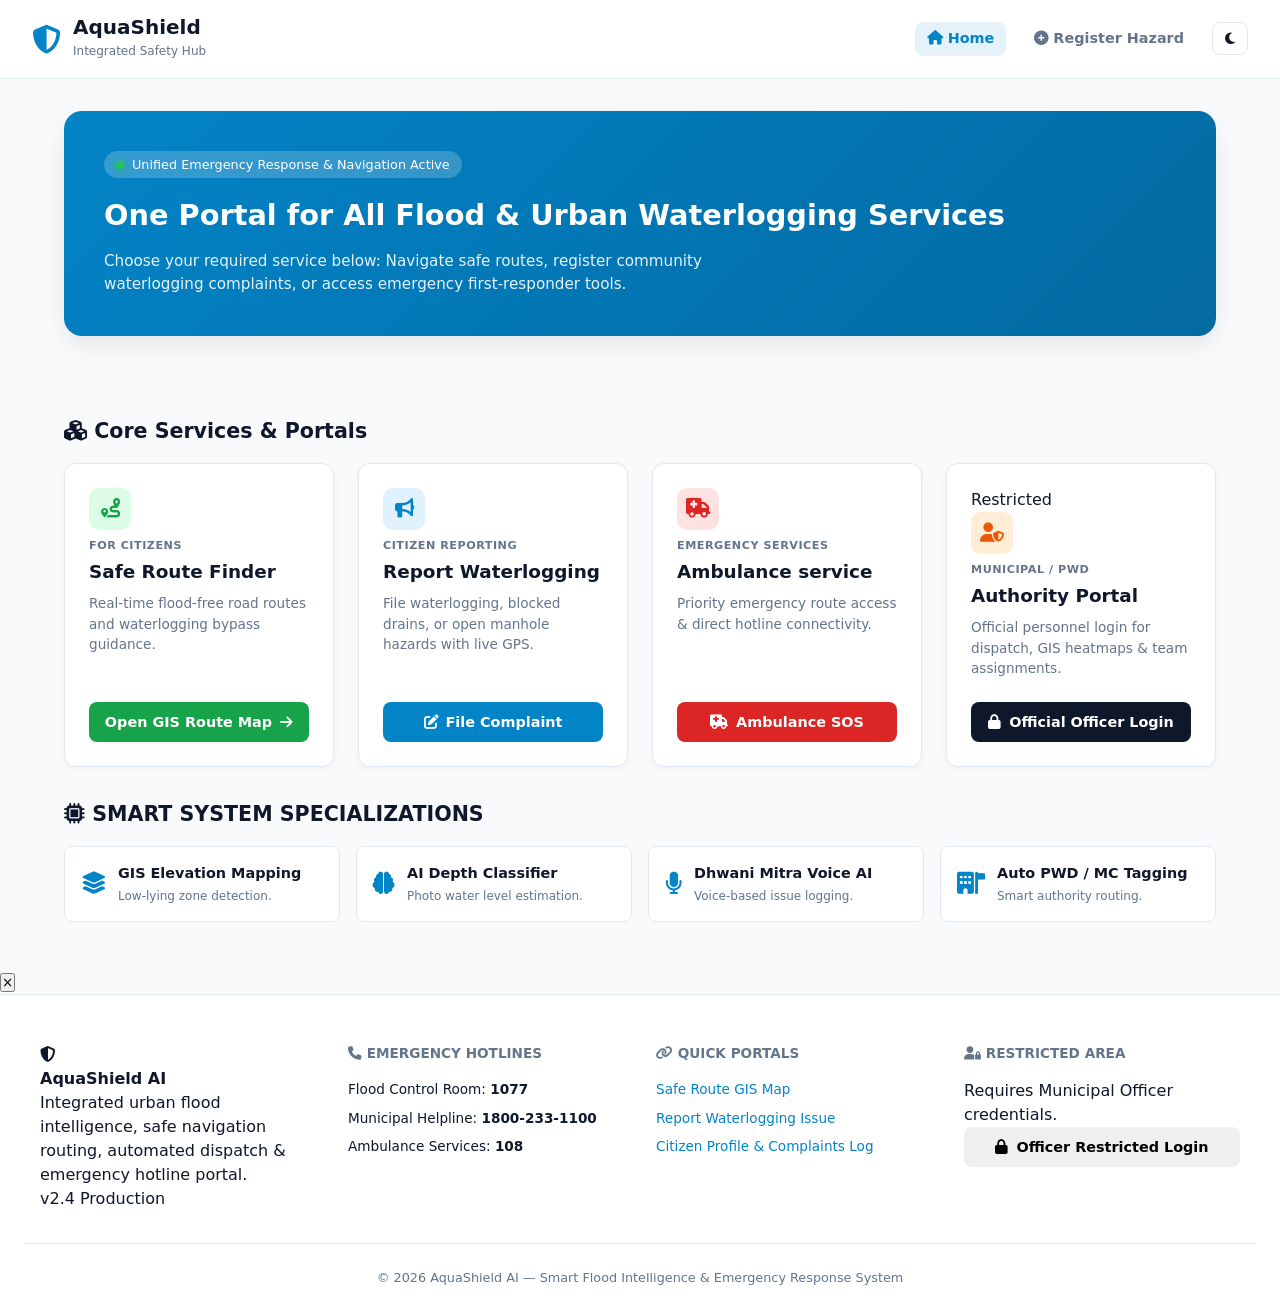
==== index.html @ d04479fc "Add files via upload" ====
<!DOCTYPE html>
<html lang="en">
<head>
    <meta charset="UTF-8">
    <meta name="viewport" content="width=device-width, initial-scale=1.0">
    <title>AquaShield - Integrated Safety Hub</title>
    <link rel="stylesheet" href="https://cdnjs.cloudflare.com/ajax/libs/font-awesome/6.4.0/css/all.min.css">
    <link rel="stylesheet" href="style.css">
</head>
<body class="light-theme">

    <!-- Top Navbar (Corner Profile Button Removed) -->
    <nav class="navbar">
        <div class="nav-brand">
            <i class="fa-solid fa-shield-halved logo-icon"></i>
            <div>
                <h1>AquaShield</h1>
                <span>Integrated Safety Hub</span>
            </div>
        </div>
        <div class="nav-links">
            <a href="index.html" class="nav-item active"><i class="fa-solid fa-house"></i> Home</a>
            <a href="#" onclick="handleProtectedNavigation('report.html')" class="nav-item"><i class="fa-solid fa-circle-plus"></i> Register Hazard</a>
            <button id="themeToggle" class="theme-btn" onclick="toggleTheme()" title="Toggle Theme">
                <i class="fa-solid fa-moon" id="themeIcon"></i>
            </button>
        </div>
    </nav>

    <!-- Hero Banner -->
    <header class="hero-section">
        <div class="hero-card">
            <div class="status-badge">
                <span class="pulse-dot"></span> Unified Emergency Response & Navigation Active
            </div>
            <h2>One Portal for All Flood & Urban Waterlogging Services</h2>
            <p>Choose your required service below: Navigate safe routes, register community waterlogging complaints, or access emergency first-responder tools.</p>
        </div>
    </header>

    <!-- Main Content Container -->
    <main class="container">
        <div class="section-title">
            <h3><i class="fa-solid fa-cubes"></i> Core Services & Portals</h3>
        </div>

        <!-- Core Services Grid -->
        <div class="services-grid">
            <div class="card card-green">
                <div class="card-icon icon-green"><i class="fa-solid fa-route"></i></div>
                <span class="sub-label">FOR CITIZENS</span>
                <h4>Safe Route Finder</h4>
                <p>Real-time flood-free road routes and waterlogging bypass guidance.</p>
                <button class="btn btn-green" onclick="handleProtectedNavigation('gis-map.html')">Open GIS Route Map <i class="fa-solid fa-arrow-right"></i></button>
            </div>

            <div class="card card-blue">
                <div class="card-icon icon-blue"><i class="fa-solid fa-bullhorn"></i></div>
                <span class="sub-label">CITIZEN REPORTING</span>
                <h4>Report Waterlogging</h4>
                <p>File waterlogging, blocked drains, or open manhole hazards with live GPS.</p>
                <button class="btn btn-blue" onclick="handleProtectedNavigation('report.html')"><i class="fa-solid fa-pen-to-square"></i> File Complaint</button>
            </div>

            <!-- Ambulance Card Fixed Here -->
            <div class="card card-red">
                <div class="card-icon icon-red"><i class="fa-solid fa-truck-medical"></i></div>
                <span class="sub-label">EMERGENCY SERVICES</span>
                <h4>Ambulance service</h4>
                <p>Priority emergency route access & direct hotline connectivity.</p>
                <button class="btn btn-red" onclick="window.location.href='ambulance.html'"><i class="fa-solid fa-truck-medical"></i>  Ambulance SOS</button>
            </div>

            <div class="card card-orange">
                <div class="card-badge">Restricted</div>
                <div class="card-icon icon-orange"><i class="fa-solid fa-user-shield"></i></div>
                <span class="sub-label">MUNICIPAL / PWD</span>
                <h4>Authority Portal</h4>
                <p>Official personnel login for dispatch, GIS heatmaps & team assignments.</p>
                <button class="btn btn-dark" onclick="window.location.href='officer-login.html'"><i class="fa-solid fa-lock"></i> Official Officer Login</button>
            </div>
        </div>

        <!-- Smart System Specializations Section -->
        <div class="section-title spec-title">
            <h3><i class="fa-solid fa-microchip"></i> SMART SYSTEM SPECIALIZATIONS</h3>
        </div>

        <div class="specs-grid">
            <div class="spec-card clickable-card" onclick="openSpecModal('gis')">
                <div class="spec-icon"><i class="fa-solid fa-layer-group"></i></div>
                <div class="spec-info">
                    <h5>GIS Elevation Mapping</h5>
                    <p>Low-lying zone detection.</p>
                </div>
            </div>

            <div class="spec-card clickable-card" onclick="openSpecModal('ai_depth')">
                <div class="spec-icon"><i class="fa-solid fa-brain"></i></div>
                <div class="spec-info">
                    <h5>AI Depth Classifier</h5>
                    <p>Photo water level estimation.</p>
                </div>
            </div>

            <div class="spec-card clickable-card" onclick="openSpecModal('voice_ai')">
                <div class="spec-icon"><i class="fa-solid fa-microphone"></i></div>
                <div class="spec-info">
                    <h5>Dhwani Mitra Voice AI</h5>
                    <p>Voice-based issue logging.</p>
                </div>
            </div>

            <div class="spec-card clickable-card" onclick="openSpecModal('pwd_tag')">
                <div class="spec-icon"><i class="fa-solid fa-building-flag"></i></div>
                <div class="spec-info">
                    <h5>Auto PWD / MC Tagging</h5>
                    <p>Smart authority routing.</p>
                </div>
            </div>
        </div>
    </main>

    <!-- Modal Overlay for Interactive Specializations -->
    <div id="specModal" class="modal-overlay">
        <div class="modal-box">
            <button class="modal-close" onclick="closeSpecModal()">&times;</button>
            <div id="modalBody"></div>
        </div>
    </div>

    <!-- Footer -->
    <footer class="footer">
        <div class="footer-grid">
            <div class="footer-col brand-col">
                <div class="footer-brand">
                    <i class="fa-solid fa-shield-halved"></i>
                    <h4>AquaShield AI</h4>
                </div>
                <p>Integrated urban flood intelligence, safe navigation routing, automated dispatch & emergency hotline portal.</p>
                <span class="version-tag">v2.4 Production</span>
            </div>

            <div class="footer-col">
                <h5><i class="fa-solid fa-phone"></i> EMERGENCY HOTLINES</h5>
                <ul>
                    <li><span>Flood Control Room:</span> <strong class="red-txt">1077</strong></li>
                    <li><span>Municipal Helpline:</span> <strong class="blue-txt">1800-233-1100</strong></li>
                    <li><span>Ambulance Services:</span> <strong class="blue-txt">108</strong></li>
                </ul>
            </div>

            <div class="footer-col">
                <h5><i class="fa-solid fa-link"></i> QUICK PORTALS</h5>
                <ul>
                    <li><a href="#" onclick="handleProtectedNavigation('gis-map.html')" class="green-link">Safe Route GIS Map</a></li>
                    <li><a href="#" onclick="handleProtectedNavigation('report.html')">Report Waterlogging Issue</a></li>
                    <li><a href="#" onclick="handleProtectedNavigation('profile.html')">Citizen Profile & Complaints Log</a></li>
                </ul>
            </div>

            <div class="footer-col">
                <h5><i class="fa-solid fa-user-lock"></i> RESTRICTED AREA</h5>
                <p class="small-p">Requires Municipal Officer credentials.</p>
                <button class="btn btn-restricted" onclick="window.location.href='officer-login.html'">
                    <i class="fa-solid fa-lock"></i> Officer Restricted Login
                </button>
            </div>
        </div>
        <div class="footer-bottom">
            <p>© 2026 AquaShield AI — Smart Flood Intelligence & Emergency Response System</p>
        </div>
    </footer>

    <script src="app.js"></script>
</body>
</html>
---- style.css ----
/* ==========================================================================
   AquaShield AI - Integrated Global & Responsive Stylesheet
   ========================================================================== */

/* 1. ROOT VARIABLES & THEMES */
:root {
    --bg-main: #f8fafc;
    --card-bg: #ffffff;
    --text-primary: #0f172a;
    --text-secondary: #64748b;
    --border-color: #e2e8f0;
    
    --primary-blue: #0284c7;
    --accent-green: #16a34a;
    --accent-red: #dc2626;
    --accent-orange: #ea580c;
    --dark-bg: #0f172a;
    
    --radius-sm: 8px;
    --radius-md: 12px;
    --radius-lg: 18px;
    --shadow-sm: 0 2px 8px rgba(0,0,0,0.04);
    --shadow-md: 0 10px 25px rgba(0,0,0,0.08);
}

.dark-theme {
    --bg-main: #0b0f19;
    --card-bg: #1e293b;
    --text-primary: #f8fafc;
    --text-secondary: #94a3b8;
    --border-color: #334155;
}

/* 2. BASE RESET */
* {
    margin: 0;
    padding: 0;
    box-sizing: border-box;
    font-family: 'Segoe UI', system-ui, -apple-system, sans-serif;
}

body {
    background-color: var(--bg-main);
    color: var(--text-primary);
    line-height: 1.5;
    transition: background-color 0.3s, color 0.3s;
    overflow-x: hidden;
}

/* 3. NAVBAR */
.navbar {
    display: flex;
    justify-content: space-between;
    align-items: center;
    padding: 1rem 2rem;
    background: var(--card-bg);
    border-bottom: 1px solid var(--border-color);
    position: sticky;
    top: 0;
    z-index: 100;
}

.nav-brand {
    display: flex;
    align-items: center;
    gap: 12px;
}

.logo-icon {
    font-size: 1.8rem;
    color: var(--primary-blue);
}

.nav-brand h1 {
    font-size: 1.25rem;
    line-height: 1.1;
}

.nav-brand span {
    font-size: 0.75rem;
    color: var(--text-secondary);
}

.nav-links {
    display: flex;
    align-items: center;
    gap: 1rem;
}

.nav-item {
    text-decoration: none;
    color: var(--text-secondary);
    font-weight: 600;
    font-size: 0.9rem;
    padding: 6px 12px;
    border-radius: var(--radius-sm);
    transition: 0.2s;
}

.nav-item.active, .nav-item:hover {
    color: var(--primary-blue);
    background: rgba(2, 132, 199, 0.1);
}

.theme-btn {
    background: transparent;
    border: 1px solid var(--border-color);
    padding: 8px 12px;
    border-radius: var(--radius-sm);
    cursor: pointer;
    color: var(--text-primary);
}

/* 4. HERO SECTION */
.hero-section {
    padding: 2rem 1.5rem;
    max-width: 1200px;
    margin: 0 auto;
}

.hero-card {
    background: linear-gradient(135deg, #0284c7 0%, #0369a1 100%);
    color: #fff;
    padding: 2.5rem;
    border-radius: var(--radius-lg);
    box-shadow: var(--shadow-md);
}

.status-badge {
    display: inline-flex;
    align-items: center;
    gap: 8px;
    background: rgba(255,255,255,0.2);
    padding: 4px 12px;
    border-radius: 20px;
    font-size: 0.8rem;
    margin-bottom: 1rem;
}

.pulse-dot {
    width: 8px;
    height: 8px;
    background: #22c55e;
    border-radius: 50%;
    box-shadow: 0 0 8px #22c55e;
}

.hero-card h2 {
    font-size: 1.8rem;
    margin-bottom: 0.8rem;
}

.hero-card p {
    opacity: 0.9;
    max-width: 700px;
    font-size: 0.95rem;
}

/* 5. MAIN CONTAINER & GRIDS */
.container {
    max-width: 1200px;
    margin: 0 auto;
    padding: 1rem 1.5rem 3rem 1.5rem;
}

.section-title {
    margin: 2rem 0 1rem 0;
    font-size: 1.1rem;
    color: var(--text-primary);
}

.services-grid {
    display: grid;
    grid-template-columns: repeat(auto-fit, minmax(260px, 1fr));
    gap: 1.5rem;
}

.card {
    background: var(--card-bg);
    border: 1px solid var(--border-color);
    padding: 1.5rem;
    border-radius: var(--radius-md);
    box-shadow: var(--shadow-sm);
    position: relative;
    display: flex;
    flex-direction: column;
}

.sub-label {
    font-size: 0.7rem;
    font-weight: 700;
    color: var(--text-secondary);
    text-transform: uppercase;
    letter-spacing: 0.5px;
    margin-top: 0.5rem;
}

.card h4 {
    margin: 0.2rem 0 0.5rem 0;
    font-size: 1.15rem;
}

.card p {
    color: var(--text-secondary);
    font-size: 0.85rem;
    margin-bottom: 1.5rem;
    flex: 1;
}

.card-icon {
    width: 42px;
    height: 42px;
    border-radius: 10px;
    display: flex;
    align-items: center;
    justify-content: center;
    font-size: 1.2rem;
}

.icon-green { background: #dcfce7; color: #16a34a; }
.icon-blue { background: #e0f2fe; color: #0284c7; }
.icon-red { background: #fee2e2; color: #dc2626; }
.icon-orange { background: #ffedd5; color: #ea580c; }

.btn {
    width: 100%;
    padding: 12px;
    border: none;
    border-radius: var(--radius-sm);
    font-weight: 600;
    cursor: pointer;
    display: inline-flex;
    align-items: center;
    justify-content: center;
    gap: 8px;
    transition: 0.2s;
    text-decoration: none;
    font-size: 0.9rem;
}

.btn-green { background: var(--accent-green); color: #fff; }
.btn-blue { background: var(--primary-blue); color: #fff; }
.btn-red { background: var(--accent-red); color: #fff; }
.btn-dark { background: var(--dark-bg); color: #fff; }

.btn:active {
    transform: scale(0.98);
}

/* 6. SPECIALIZATIONS GRID */
.specs-grid {
    display: grid;
    grid-template-columns: repeat(auto-fit, minmax(220px, 1fr));
    gap: 1rem;
}

.spec-card {
    background: var(--card-bg);
    border: 1px solid var(--border-color);
    padding: 1rem;
    border-radius: var(--radius-sm);
    display: flex;
    align-items: center;
    gap: 12px;
    cursor: pointer;
}

.spec-icon {
    font-size: 1.4rem;
    color: var(--primary-blue);
}

.spec-info h5 {
    font-size: 0.9rem;
    margin-bottom: 2px;
}

.spec-info p {
    font-size: 0.75rem;
    color: var(--text-secondary);
}

/* 7. FOOTER */
.footer {
    background: var(--card-bg);
    border-top: 1px solid var(--border-color);
    padding: 3rem 1.5rem 1rem 1.5rem;
}

.footer-grid {
    max-width: 1200px;
    margin: 0 auto;
    display: grid;
    grid-template-columns: repeat(auto-fit, minmax(220px, 1fr));
    gap: 2rem;
    margin-bottom: 2rem;
}

.footer-col h5 {
    font-size: 0.85rem;
    color: var(--text-secondary);
    margin-bottom: 1rem;
}

.footer-col ul { list-style: none; }
.footer-col ul li { margin-bottom: 8px; font-size: 0.85rem; }
.footer-col a { color: var(--primary-blue); text-decoration: none; }

.footer-bottom {
    text-align: center;
    border-top: 1px solid var(--border-color);
    padding-top: 1.5rem;
    font-size: 0.8rem;
    color: var(--text-secondary);
}

/* ==========================================================================
   8. MOBILE RESPONSIVE MEDIA QUERIES (Mobile-Friendly Optimizations)
   ========================================================================== */

@media (max-width: 768px) {
    /* Navbar Scaling for Mobile */
    .navbar {
        padding: 0.8rem 1rem;
    }

    .nav-brand h1 {
        font-size: 1.1rem;
    }

    .nav-brand span {
        display: none; /* Hide subtitle on tiny screens */
    }

    .nav-links {
        gap: 0.5rem;
    }

    .nav-item {
        padding: 6px 8px;
        font-size: 0.8rem;
    }

    /* Hero Section Scaling */
    .hero-section {
        padding: 1rem;
    }

    .hero-card {
        padding: 1.5rem 1.2rem;
        border-radius: var(--radius-md);
    }

    .hero-card h2 {
        font-size: 1.35rem;
    }

    .hero-card p {
        font-size: 0.85rem;
    }

    .status-badge {
        font-size: 0.72rem;
    }

    /* Grids Stack Vertically on Mobile */
    .container {
        padding: 0.5rem 1rem 2rem 1rem;
    }

    .services-grid {
        grid-template-columns: 1fr; /* Single column on mobile */
        gap: 1rem;
    }

    .specs-grid {
        grid-template-columns: 1fr; /* Single column on mobile */
    }

    .footer-grid {
        grid-template-columns: 1fr;
        gap: 1.5rem;
    }

    /* Touch-friendly Big Buttons */
    .btn {
        padding: 14px;
        font-size: 0.95rem;
    }
}
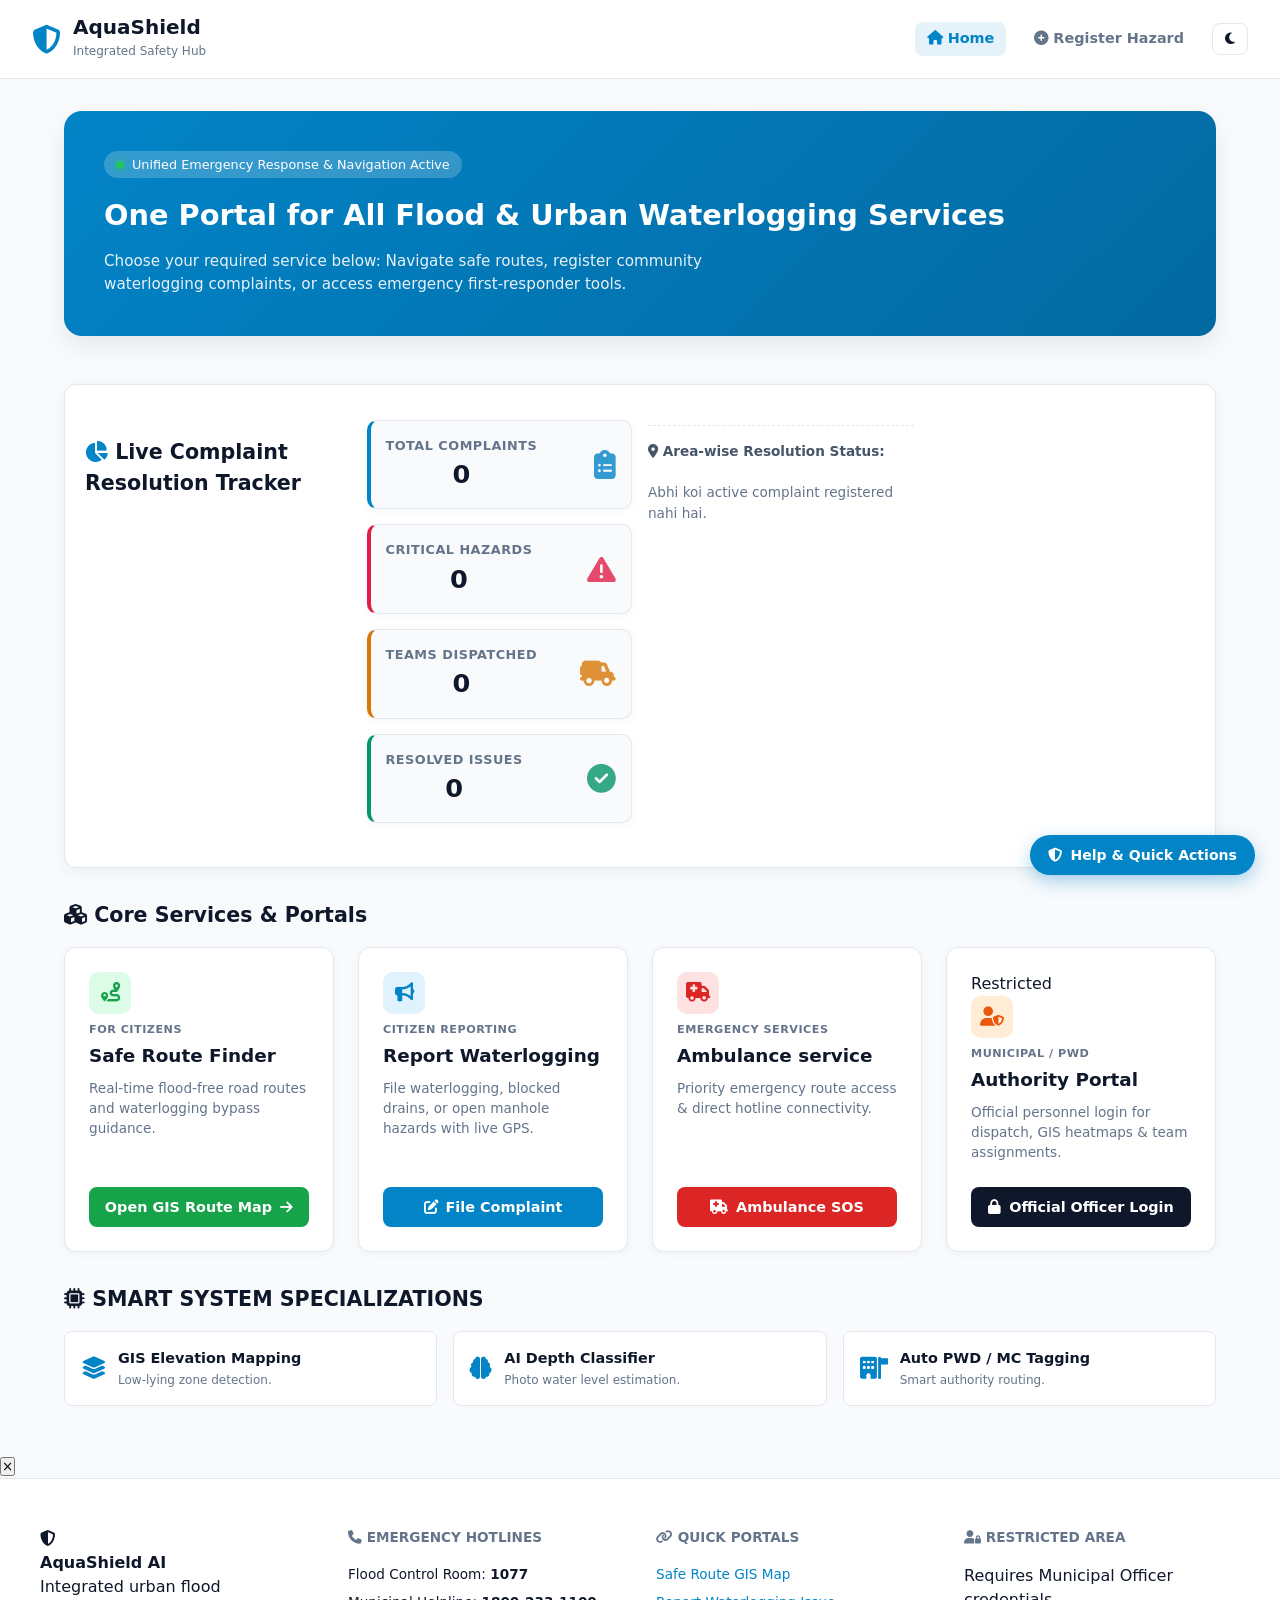
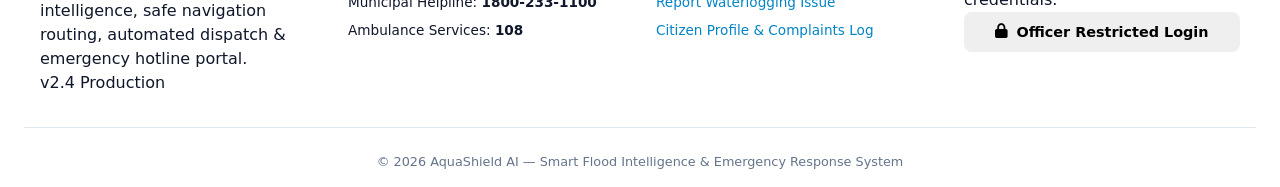
==== commit d2053952: "Add files via upload" ====
--- a/index.html
+++ b/index.html
@@ -6,10 +6,180 @@
     <title>AquaShield - Integrated Safety Hub</title>
     <link rel="stylesheet" href="https://cdnjs.cloudflare.com/ajax/libs/font-awesome/6.4.0/css/all.min.css">
     <link rel="stylesheet" href="style.css">
+
+    <style>
+        /* Live Stats Section Styling */
+        .stats-container {
+            background: #ffffff;
+            border: 1px solid #e2e8f0;
+            border-radius: 12px;
+            padding: 20px;
+            margin-bottom: 30px;
+            box-shadow: 0 4px 15px rgba(0,0,0,0.05);
+        }
+
+        .stats-grid {
+            display: grid;
+            grid-template-columns: repeat(auto-fit, minmax(200px, 1fr));
+            gap: 15px;
+            margin-top: 15px;
+        }
+
+        .stat-card {
+            background: #f8fafc;
+            border-radius: 10px;
+            padding: 15px;
+            border-left: 4px solid #cbd5e1;
+            display: flex;
+            align-items: center;
+            justify-content: space-between;
+        }
+
+        .stat-card.total { border-left-color: #0284c7; }
+        .stat-card.critical { border-left-color: #e11d48; }
+        .stat-card.dispatched { border-left-color: #d97706; }
+        .stat-card.resolved { border-left-color: #059669; }
+
+        .stat-info h4 {
+            margin: 0;
+            font-size: 0.8rem;
+            color: #64748b;
+            text-transform: uppercase;
+            letter-spacing: 0.5px;
+        }
+
+        .stat-info span {
+            font-size: 1.6rem;
+            font-weight: 700;
+            color: #0f172a;
+        }
+
+        .stat-icon {
+            font-size: 1.8rem;
+            opacity: 0.8;
+        }
+
+        /* Area Breakdown List */
+        .area-breakdown {
+            margin-top: 20px;
+            padding-top: 15px;
+            border-top: 1px dashed #e2e8f0;
+        }
+
+        .area-grid {
+            display: grid;
+            grid-template-columns: repeat(auto-fit, minmax(220px, 1fr));
+            gap: 10px;
+            margin-top: 10px;
+        }
+
+        .area-item {
+            background: #f1f5f9;
+            padding: 10px 12px;
+            border-radius: 8px;
+            font-size: 0.85rem;
+            display: flex;
+            justify-content: space-between;
+            align-items: center;
+        }
+
+        .badge-solved { background: #dcfce7; color: #15803d; padding: 2px 8px; border-radius: 12px; font-weight: 600; font-size: 0.75rem; }
+        .badge-pending { background: #fee2e2; color: #b91c1c; padding: 2px 8px; border-radius: 12px; font-weight: 600; font-size: 0.75rem; }
+
+        /* Floating Widget Button */
+        .aqua-assistant-btn {
+            position: fixed;
+            bottom: 25px;
+            right: 25px;
+            background: #0284c7;
+            color: #ffffff;
+            border: none;
+            padding: 12px 18px;
+            border-radius: 30px;
+            font-weight: 600;
+            font-size: 0.88rem;
+            cursor: pointer;
+            box-shadow: 0 6px 18px rgba(2, 132, 199, 0.35);
+            z-index: 9999;
+            display: flex;
+            align-items: center;
+            gap: 8px;
+            transition: all 0.25s ease;
+        }
+
+        .aqua-assistant-btn:hover {
+            background: #0369a1;
+            transform: translateY(-2px);
+        }
+
+        /* Modal / Pop-up Card */
+        .aqua-widget-card {
+            position: fixed;
+            bottom: 85px;
+            right: 25px;
+            width: 330px;
+            background: #ffffff;
+            border: 1px solid #e2e8f0;
+            border-radius: 14px;
+            box-shadow: 0 12px 30px rgba(0, 0, 0, 0.15);
+            z-index: 9999;
+            display: none;
+            flex-direction: column;
+            overflow: hidden;
+            font-family: system-ui, -apple-system, sans-serif;
+        }
+
+        .widget-header {
+            background: #0f172a;
+            color: #ffffff;
+            padding: 14px 16px;
+            display: flex;
+            justify-content: space-between;
+            align-items: center;
+        }
+
+        .widget-header h4 {
+            margin: 0;
+            font-size: 0.95rem;
+            font-weight: 600;
+            display: flex;
+            align-items: center;
+            gap: 8px;
+        }
+
+        .widget-body { padding: 16px; background: #f8fafc; }
+        .widget-subtitle { font-size: 0.8rem; color: #64748b; margin-bottom: 12px; font-weight: 500; }
+
+        .action-chips-grid { display: flex; flex-direction: column; gap: 8px; }
+        .chip-btn {
+            background: #ffffff;
+            border: 1px solid #cbd5e1;
+            border-radius: 8px;
+            padding: 10px 12px;
+            text-align: left;
+            font-size: 0.83rem;
+            color: #1e293b;
+            font-weight: 500;
+            cursor: pointer;
+            display: flex;
+            align-items: center;
+            justify-content: space-between;
+            transition: all 0.2s ease;
+        }
+
+        .chip-btn:hover { border-color: #0284c7; background: #f0f9ff; color: #0284c7; }
+        .response-view { display: none; background: #ffffff; border: 1px solid #e2e8f0; border-radius: 8px; padding: 12px; margin-top: 10px; font-size: 0.82rem; color: #334155; line-height: 1.5; }
+        .back-link { color: #0284c7; font-size: 0.78rem; font-weight: 600; cursor: pointer; display: inline-block; margin-bottom: 8px; }
+
+        @media (max-width: 768px) {
+            .aqua-widget-card { width: 300px; right: 15px; bottom: 80px; }
+            .aqua-assistant-btn { right: 15px; bottom: 20px; }
+        }
+    </style>
 </head>
 <body class="light-theme">
 
-    <!-- Top Navbar (Corner Profile Button Removed) -->
+    <!-- Top Navbar -->
     <nav class="navbar">
         <div class="nav-brand">
             <i class="fa-solid fa-shield-halved logo-icon"></i>
@@ -40,6 +210,57 @@
 
     <!-- Main Content Container -->
     <main class="container">
+
+        <!-- 📊 LIVE COMPLAINTS RESOLUTION STATS SECTION -->
+        <div class="stats-container">
+            <div class="section-title" style="margin-bottom:10px;">
+                <h3><i class="fa-solid fa-chart-pie" style="color:#0284c7;"></i> Live Complaint Resolution Tracker</h3>
+            </div>
+
+            <!-- Authority Style 4 Stats Counters -->
+            <div class="stats-grid">
+                <div class="stat-card total">
+                    <div class="stat-info">
+                        <h4>Total Complaints</h4>
+                        <span id="mainStatTotal">0</span>
+                    </div>
+                    <i class="fa-solid fa-clipboard-list stat-icon" style="color:#0284c7;"></i>
+                </div>
+
+                <div class="stat-card critical">
+                    <div class="stat-info">
+                        <h4>Critical Hazards</h4>
+                        <span id="mainStatCritical">0</span>
+                    </div>
+                    <i class="fa-solid fa-triangle-exclamation stat-icon" style="color:#e11d48;"></i>
+                </div>
+
+                <div class="stat-card dispatched">
+                    <div class="stat-info">
+                        <h4>Teams Dispatched</h4>
+                        <span id="mainStatDispatched">0</span>
+                    </div>
+                    <i class="fa-solid fa-truck-field stat-icon" style="color:#d97706;"></i>
+                </div>
+
+                <div class="stat-card resolved">
+                    <div class="stat-info">
+                        <h4>Resolved Issues</h4>
+                        <span id="mainStatResolved">0</span>
+                    </div>
+                    <i class="fa-solid fa-circle-check stat-icon" style="color:#059669;"></i>
+                </div>
+            </div>
+
+            <!-- Area Wise Status -->
+            <div class="area-breakdown">
+                <h5 style="margin:0 0 10px 0; font-size:0.85rem; color:#475569;"><i class="fa-solid fa-location-dot"></i> Area-wise Resolution Status:</h5>
+                <div class="area-grid" id="areaGrid">
+                    <!-- Area items injected dynamically -->
+                </div>
+            </div>
+        </div>
+
         <div class="section-title">
             <h3><i class="fa-solid fa-cubes"></i> Core Services & Portals</h3>
         </div>
@@ -62,13 +283,12 @@
                 <button class="btn btn-blue" onclick="handleProtectedNavigation('report.html')"><i class="fa-solid fa-pen-to-square"></i> File Complaint</button>
             </div>
 
-            <!-- Ambulance Card Fixed Here -->
             <div class="card card-red">
                 <div class="card-icon icon-red"><i class="fa-solid fa-truck-medical"></i></div>
                 <span class="sub-label">EMERGENCY SERVICES</span>
                 <h4>Ambulance service</h4>
                 <p>Priority emergency route access & direct hotline connectivity.</p>
-                <button class="btn btn-red" onclick="window.location.href='ambulance.html'"><i class="fa-solid fa-truck-medical"></i>  Ambulance SOS</button>
+                <button class="btn btn-red" onclick="window.location.href='ambulance.html'"><i class="fa-solid fa-truck-medical"></i> Ambulance SOS</button>
             </div>
 
             <div class="card card-orange">
@@ -103,14 +323,6 @@
                 </div>
             </div>
 
-            <div class="spec-card clickable-card" onclick="openSpecModal('voice_ai')">
-                <div class="spec-icon"><i class="fa-solid fa-microphone"></i></div>
-                <div class="spec-info">
-                    <h5>Dhwani Mitra Voice AI</h5>
-                    <p>Voice-based issue logging.</p>
-                </div>
-            </div>
-
             <div class="spec-card clickable-card" onclick="openSpecModal('pwd_tag')">
                 <div class="spec-icon"><i class="fa-solid fa-building-flag"></i></div>
                 <div class="spec-info">
@@ -172,6 +384,162 @@
         </div>
     </footer>
 
+    <!-- Floating Trigger Button -->
+    <button class="aqua-assistant-btn" onclick="toggleAquaWidget()">
+        <i class="fa-solid fa-shield-halved"></i> Help & Quick Actions
+    </button>
+
+    <!-- Professional Service Card Widget -->
+    <div class="aqua-widget-card" id="aquaWidgetCard">
+        <div class="widget-header">
+            <h4><i class="fa-solid fa-circle-info" style="color:#38bdf8;"></i> AquaShield Help Desk</h4>
+            <i class="fa-solid fa-xmark" style="cursor:pointer; opacity:0.8;" onclick="toggleAquaWidget()"></i>
+        </div>
+
+        <div class="widget-body">
+            <div id="chipsMenuView">
+                <div class="widget-subtitle">Select an option for quick information:</div>
+                <div class="action-chips-grid">
+                    <button class="chip-btn" onclick="showOptionDetail('helpline')">
+                        <span>🚨 Emergency Helplines</span>
+                        <i class="fa-solid fa-chevron-right" style="font-size:0.7rem; color:#94a3b8;"></i>
+                    </button>
+                    <button class="chip-btn" onclick="showOptionDetail('shelter')">
+                        <span>🏫 Nearest Relief Centers</span>
+                        <i class="fa-solid fa-chevron-right" style="font-size:0.7rem; color:#94a3b8;"></i>
+                    </button>
+                    <button class="chip-btn" onclick="showOptionDetail('gis')">
+                        <span>🗺️ Safe Route Navigation</span>
+                        <i class="fa-solid fa-chevron-right" style="font-size:0.7rem; color:#94a3b8;"></i>
+                    </button>
+                    <button class="chip-btn" onclick="showOptionDetail('report')">
+                        <span>📢 Report Waterlogging Issue</span>
+                        <i class="fa-solid fa-chevron-right" style="font-size:0.7rem; color:#94a3b8;"></i>
+                    </button>
+                </div>
+            </div>
+
+            <div class="response-view" id="responseView">
+                <span class="back-link" onclick="resetMenuView()"><i class="fa-solid fa-arrow-left"></i> Back to options</span>
+                <div id="responseContent"></div>
+            </div>
+        </div>
+    </div>
+
     <script src="app.js"></script>
+
+    <script>
+        function loadComplaintStats() {
+            let rawData = localStorage.getItem('complaints') || localStorage.getItem('aquaShieldComplaints');
+            let complaints = rawData ? JSON.parse(rawData) : [];
+
+            let total = complaints.length;
+            let critical = 0;
+            let dispatched = 0;
+            let resolved = 0;
+
+            let areaMap = {};
+
+            if (total > 0) {
+                complaints.forEach(c => {
+                    let status = (c.status || 'Pending').toLowerCase();
+                    
+                    if (status === 'critical') critical++;
+                    else if (status === 'dispatched') dispatched++;
+                    else if (status === 'resolved' || status === 'solved' || status === 'completed') resolved++;
+
+                    let areaName = c.area || c.location || c.address || 'General City Zone';
+                    if (!areaMap[areaName]) {
+                        areaMap[areaName] = { solved: 0, pending: 0 };
+                    }
+
+                    if (status === 'resolved' || status === 'solved' || status === 'completed') {
+                        areaMap[areaName].solved++;
+                    } else {
+                        areaMap[areaName].pending++;
+                    }
+                });
+            }
+
+            // Update Authority style counters
+            if (document.getElementById('mainStatTotal')) document.getElementById('mainStatTotal').innerText = total;
+            if (document.getElementById('mainStatCritical')) document.getElementById('mainStatCritical').innerText = critical;
+            if (document.getElementById('mainStatDispatched')) document.getElementById('mainStatDispatched').innerText = dispatched;
+            if (document.getElementById('mainStatResolved')) document.getElementById('mainStatResolved').innerText = resolved;
+
+            // Area Grid Build
+            let areaGridHTML = '';
+            if (total === 0) {
+                areaGridHTML = '<p style="color:#64748b; font-size:0.85rem; margin:5px 0;">Abhi koi active complaint registered nahi hai.</p>';
+            } else {
+                for (let area in areaMap) {
+                    let s = areaMap[area].solved;
+                    let p = areaMap[area].pending;
+                    areaGridHTML += `
+                        <div class="area-item">
+                            <strong>${area}</strong>
+                            <div>
+                                ${s > 0 ? `<span class="badge-solved">${s} Solved</span>` : ''}
+                                ${p > 0 ? `<span class="badge-pending">${p} Pending</span>` : ''}
+                            </div>
+                        </div>
+                    `;
+                }
+            }
+
+            document.getElementById('areaGrid').innerHTML = areaGridHTML;
+        }
+
+        document.addEventListener('DOMContentLoaded', loadComplaintStats);
+
+        function toggleAquaWidget() {
+            const card = document.getElementById('aquaWidgetCard');
+            card.style.display = (card.style.display === 'flex') ? 'none' : 'flex';
+            if (card.style.display === 'flex') resetMenuView();
+        }
+
+        function resetMenuView() {
+            document.getElementById('chipsMenuView').style.display = 'block';
+            document.getElementById('responseView').style.display = 'none';
+        }
+
+        function showOptionDetail(type) {
+            document.getElementById('chipsMenuView').style.display = 'none';
+            const view = document.getElementById('responseView');
+            const content = document.getElementById('responseContent');
+            view.style.display = 'block';
+
+            if (type === 'helpline') {
+                content.innerHTML = `
+                    <strong style="color:#0f172a; display:block; margin-bottom:6px;">🚨 Emergency Helpline Numbers</strong>
+                    <ul style="margin:0; padding-left:18px;">
+                        <li><strong>Disaster Management:</strong> 112</li>
+                        <li><strong>City Flood Control Room:</strong> 1077</li>
+                        <li><strong>Ambulance Service:</strong> 108</li>
+                    </ul>
+                `;
+            } else if (type === 'shelter') {
+                content.innerHTML = `
+                    <strong style="color:#0f172a; display:block; margin-bottom:6px;">🏫 Designated Relief Shelters</strong>
+                    <ul style="margin:0; padding-left:18px;">
+                        <li><strong>Zone 1:</strong> Community Hall, Old Palasia</li>
+                        <li><strong>Zone 2:</strong> Indoor Stadium, Race Course</li>
+                    </ul>
+                `;
+            } else if (type === 'gis') {
+                content.innerHTML = `
+                    <strong style="color:#0f172a; display:block; margin-bottom:6px;">🗺️ Flood-Safe GIS Navigation</strong>
+                    <p style="margin:0 0 8px 0;">Use our real-time interactive GIS map to generate safe travel routes.</p>
+                    <a href="gis-map.html" style="color:#0284c7; font-weight:bold; text-decoration:none;">Go to GIS Navigation Map &rarr;</a>
+                `;
+            } else if (type === 'report') {
+                content.innerHTML = `
+                    <strong style="color:#0f172a; display:block; margin-bottom:6px;">📢 Report Waterlogging Issue</strong>
+                    <p style="margin:0 0 8px 0;">Register waterlogging complaints directly from the portal.</p>
+                    <a href="report.html" style="color:#0284c7; font-weight:bold; text-decoration:none;">Go to Report Hazard Page &rarr;</a>
+                `;
+            }
+        }
+    </script>
 </body>
 </html>
--- a/style.css
+++ b/style.css
@@ -2,7 +2,9 @@
    AquaShield AI - Integrated Global & Responsive Stylesheet
    ========================================================================== */
 
-/* 1. ROOT VARIABLES & THEMES */
+/* --------------------------------------------------------------------------
+   1. ROOT VARIABLES & THEMES
+   -------------------------------------------------------------------------- */
 :root {
     --bg-main: #f8fafc;
     --card-bg: #ffffff;
@@ -31,7 +33,9 @@
     --border-color: #334155;
 }
 
-/* 2. BASE RESET */
+/* --------------------------------------------------------------------------
+   2. BASE RESET & TYPOGRAPHY
+   -------------------------------------------------------------------------- */
 * {
     margin: 0;
     padding: 0;
@@ -45,9 +49,12 @@
     line-height: 1.5;
     transition: background-color 0.3s, color 0.3s;
     overflow-x: hidden;
-}
-
-/* 3. NAVBAR */
+    min-height: 100vh;
+}
+
+/* --------------------------------------------------------------------------
+   3. NAVBAR
+   -------------------------------------------------------------------------- */
 .navbar {
     display: flex;
     justify-content: space-between;
@@ -109,9 +116,14 @@
     border-radius: var(--radius-sm);
     cursor: pointer;
     color: var(--text-primary);
-}
-
-/* 4. HERO SECTION */
+    display: flex;
+    align-items: center;
+    justify-content: center;
+}
+
+/* --------------------------------------------------------------------------
+   4. HERO SECTION
+   -------------------------------------------------------------------------- */
 .hero-section {
     padding: 2rem 1.5rem;
     max-width: 1200px;
@@ -156,7 +168,9 @@
     font-size: 0.95rem;
 }
 
-/* 5. MAIN CONTAINER & GRIDS */
+/* --------------------------------------------------------------------------
+   5. MAIN CONTAINER, CARDS & GRIDS
+   -------------------------------------------------------------------------- */
 .container {
     max-width: 1200px;
     margin: 0 auto;
@@ -222,6 +236,78 @@
 .icon-red { background: #fee2e2; color: #dc2626; }
 .icon-orange { background: #ffedd5; color: #ea580c; }
 
+/* --------------------------------------------------------------------------
+   6. STATS & ANALYTICAL CARDS (RESPONSIVE 4-STAT GRID)
+   -------------------------------------------------------------------------- */
+.stats-container, .stats-grid {
+    display: grid;
+    grid-template-columns: repeat(4, 1fr);
+    gap: 1rem;
+    margin-bottom: 1.5rem;
+}
+
+.stat-box, .stat-card {
+    background: var(--card-bg);
+    border: 1px solid var(--border-color);
+    padding: 1.2rem;
+    border-radius: var(--radius-md);
+    box-shadow: var(--shadow-sm);
+    text-align: center;
+}
+
+.stat-box h3, .stat-card h3 {
+    font-size: 1.8rem;
+    font-weight: 700;
+    color: var(--primary-blue);
+}
+
+.stat-box p, .stat-card p {
+    font-size: 0.8rem;
+    color: var(--text-secondary);
+    font-weight: 600;
+    margin-top: 4px;
+}
+
+/* Area Grid Item Styles */
+#areaGrid {
+    display: grid;
+    grid-template-columns: repeat(auto-fill, minmax(200px, 1fr));
+    gap: 1rem;
+    margin-top: 1rem;
+}
+
+.area-item {
+    background: var(--card-bg);
+    border: 1px solid var(--border-color);
+    padding: 0.85rem 1rem;
+    border-radius: var(--radius-sm);
+    display: flex;
+    justify-content: space-between;
+    align-items: center;
+}
+
+.badge-solved {
+    background: #d1fae5;
+    color: #059669;
+    padding: 2px 8px;
+    border-radius: 10px;
+    font-size: 0.72rem;
+    font-weight: bold;
+}
+
+.badge-pending {
+    background: #ffe4e6;
+    color: #e11d48;
+    padding: 2px 8px;
+    border-radius: 10px;
+    font-size: 0.72rem;
+    font-weight: bold;
+    margin-left: 4px;
+}
+
+/* --------------------------------------------------------------------------
+   7. BUTTONS
+   -------------------------------------------------------------------------- */
 .btn {
     width: 100%;
     padding: 12px;
@@ -247,7 +333,9 @@
     transform: scale(0.98);
 }
 
-/* 6. SPECIALIZATIONS GRID */
+/* --------------------------------------------------------------------------
+   8. SPECIALIZATIONS GRID
+   -------------------------------------------------------------------------- */
 .specs-grid {
     display: grid;
     grid-template-columns: repeat(auto-fit, minmax(220px, 1fr));
@@ -263,6 +351,12 @@
     align-items: center;
     gap: 12px;
     cursor: pointer;
+    transition: transform 0.2s, box-shadow 0.2s;
+}
+
+.spec-card:hover {
+    transform: translateY(-2px);
+    box-shadow: var(--shadow-sm);
 }
 
 .spec-icon {
@@ -280,7 +374,178 @@
     color: var(--text-secondary);
 }
 
-/* 7. FOOTER */
+/* --------------------------------------------------------------------------
+   9. FORMS & LOGIN CARDS
+   -------------------------------------------------------------------------- */
+.login-card, 
+.complaint-card, 
+.form-card, 
+.form-container, 
+.complaint-container {
+    background: var(--card-bg);
+    max-width: 520px;
+    width: 100%;
+    margin: 40px auto;
+    padding: 30px;
+    border-radius: var(--radius-md);
+    box-shadow: var(--shadow-md);
+    border: 1px solid var(--border-color);
+}
+
+.login-card h2, 
+.complaint-card h2, 
+.form-container h2, 
+.complaint-container h2 {
+    color: var(--text-primary);
+    font-size: 1.4rem;
+    font-weight: 700;
+    margin-bottom: 20px;
+    text-align: center;
+}
+
+.form-group {
+    margin-bottom: 18px;
+    text-align: left;
+}
+
+.form-group label {
+    display: block;
+    font-size: 0.88rem;
+    font-weight: 600;
+    color: var(--text-primary);
+    margin-bottom: 6px;
+}
+
+.form-group input, 
+.form-group select, 
+.form-group textarea,
+.complaint-form input, 
+.complaint-form select, 
+.complaint-form textarea,
+.modal-input {
+    width: 100%;
+    padding: 12px 14px;
+    border: 1px solid var(--border-color);
+    border-radius: var(--radius-sm);
+    font-size: 16px; /* Prevents auto-zoom on mobile safari/iOS */
+    background-color: var(--card-bg);
+    color: var(--text-primary);
+    box-sizing: border-box;
+    transition: border-color 0.2s ease, box-shadow 0.2s ease;
+}
+
+.form-group input:focus, 
+.form-group select:focus, 
+.form-group textarea:focus,
+.modal-input:focus {
+    border-color: var(--primary-blue);
+    box-shadow: 0 0 0 3px rgba(2, 132, 199, 0.15);
+    outline: none;
+}
+
+.form-group textarea {
+    resize: vertical;
+    min-height: 110px;
+}
+
+.btn-primary, 
+.btn-submit,
+.complaint-form button[type="submit"] {
+    width: 100%;
+    background-color: var(--primary-blue);
+    color: #ffffff;
+    padding: 13px;
+    font-size: 1rem;
+    font-weight: 600;
+    border: none;
+    border-radius: var(--radius-sm);
+    cursor: pointer;
+    transition: background-color 0.2s ease, transform 0.1s ease;
+}
+
+.btn-primary:hover, 
+.btn-submit:hover,
+.complaint-form button[type="submit"]:hover {
+    background-color: #0369a1;
+}
+
+.btn-primary:active {
+    transform: scale(0.98);
+}
+
+/* --------------------------------------------------------------------------
+   10. TABLES (RESPONSIVE TABLE WRAPPER FOR MOBILE)
+   -------------------------------------------------------------------------- */
+.table-responsive {
+    width: 100%;
+    overflow-x: auto;
+    -webkit-overflow-scrolling: touch;
+    margin-top: 1rem;
+    border-radius: var(--radius-sm);
+    border: 1px solid var(--border-color);
+}
+
+table {
+    width: 100%;
+    border-collapse: collapse;
+    background: var(--card-bg);
+    min-width: 600px; /* Ensures table doesn't shrink awkwardly on small screens */
+}
+
+th, td {
+    padding: 12px 14px;
+    text-align: left;
+    font-size: 0.85rem;
+    border-bottom: 1px solid var(--border-color);
+}
+
+th {
+    background: var(--bg-main);
+    color: var(--text-secondary);
+    font-weight: 700;
+}
+
+/* --------------------------------------------------------------------------
+   11. MODAL OVERLAY STYLES
+   -------------------------------------------------------------------------- */
+.modal {
+    display: none;
+    position: fixed;
+    top: 0;
+    left: 0;
+    width: 100%;
+    height: 100%;
+    background: rgba(15, 23, 42, 0.6);
+    backdrop-filter: blur(4px);
+    z-index: 1000;
+    align-items: center;
+    justify-content: center;
+    padding: 1rem;
+}
+
+.modal-content {
+    background: var(--card-bg);
+    width: 100%;
+    max-width: 480px;
+    padding: 1.5rem;
+    border-radius: var(--radius-md);
+    box-shadow: var(--shadow-md);
+    border: 1px solid var(--border-color);
+    position: relative;
+}
+
+.spec-result-box {
+    margin-top: 1rem;
+    padding: 12px;
+    background: var(--bg-main);
+    border-radius: var(--radius-sm);
+    border: 1px solid var(--border-color);
+    font-size: 0.85rem;
+}
+
+/* --------------------------------------------------------------------------
+   12. FOOTER
+   -------------------------------------------------------------------------- */
 .footer {
     background: var(--card-bg);
     border-top: 1px solid var(--border-color);
@@ -315,11 +580,19 @@
 }
 
 /* ==========================================================================
-   8. MOBILE RESPONSIVE MEDIA QUERIES (Mobile-Friendly Optimizations)
+   13. COMPREHENSIVE RESPONSIVE MEDIA QUERIES
    ========================================================================== */
 
+/* Tablet Screens (Max Width: 992px) */
+@media (max-width: 992px) {
+    .stats-container, .stats-grid {
+        grid-template-columns: repeat(2, 1fr); /* 2x2 Grid on tablets */
+    }
+}
+
+/* Mobile Screens (Max Width: 768px) */
 @media (max-width: 768px) {
-    /* Navbar Scaling for Mobile */
+    /* Navbar Scaling */
     .navbar {
         padding: 0.8rem 1rem;
     }
@@ -329,15 +602,15 @@
     }
 
     .nav-brand span {
-        display: none; /* Hide subtitle on tiny screens */
+        display: none; /* Hide subtitle on small screens */
     }
 
     .nav-links {
-        gap: 0.5rem;
+        gap: 0.4rem;
     }
 
     .nav-item {
-        padding: 6px 8px;
+        padding: 5px 8px;
         font-size: 0.8rem;
     }
 
@@ -363,28 +636,55 @@
         font-size: 0.72rem;
     }
 
-    /* Grids Stack Vertically on Mobile */
+    /* Layout Grids */
     .container {
         padding: 0.5rem 1rem 2rem 1rem;
     }
 
-    .services-grid {
-        grid-template-columns: 1fr; /* Single column on mobile */
-        gap: 1rem;
-    }
-
-    .specs-grid {
-        grid-template-columns: 1fr; /* Single column on mobile */
-    }
-
+    .services-grid, 
+    .specs-grid, 
     .footer-grid {
         grid-template-columns: 1fr;
-        gap: 1.5rem;
-    }
-
-    /* Touch-friendly Big Buttons */
-    .btn {
+        gap: 1rem;
+    }
+
+    /* Forms Responsiveness */
+    .login-card, 
+    .complaint-card, 
+    .form-card, 
+    .form-container, 
+    .complaint-container {
+        margin: 20px auto;
+        padding: 20px 16px;
+        width: 100%;
+        box-shadow: var(--shadow-sm);
+    }
+
+    /* Touch-friendly Buttons */
+    .btn, 
+    .btn-primary, 
+    .btn-submit {
         padding: 14px;
         font-size: 0.95rem;
     }
+}
+
+/* Small Mobile Screens (Max Width: 520px) */
+@media (max-width: 520px) {
+    .stats-container, .stats-grid {
+        grid-template-columns: 1fr 1fr; /* Clean 2x2 layout on mobile */
+        gap: 8px;
+    }
+
+    .stat-box, .stat-card {
+        padding: 0.8rem;
+    }
+
+    .stat-box h3, .stat-card h3 {
+        font-size: 1.4rem;
+    }
+
+    .stat-box p, .stat-card p {
+        font-size: 0.72rem;
+    }
 }
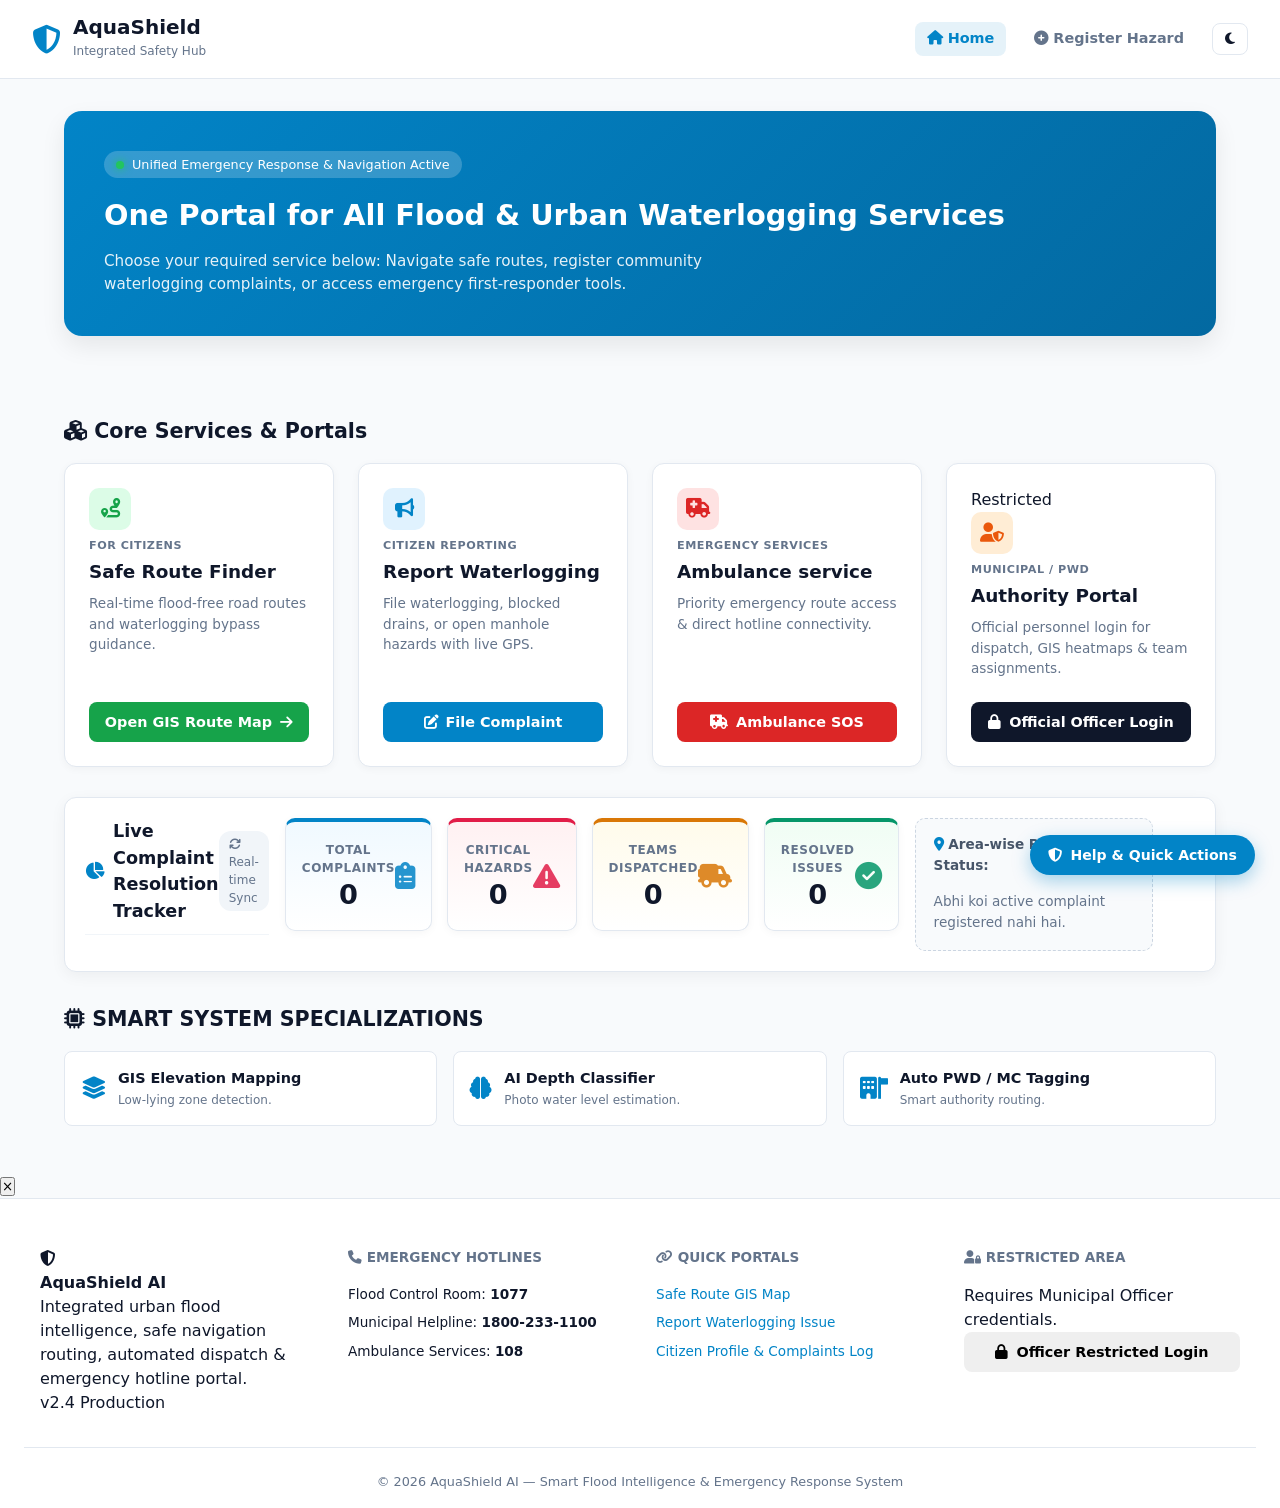
==== commit 3876d9b1: "Add files via upload" ====
--- a/index.html
+++ b/index.html
@@ -18,69 +18,98 @@
             box-shadow: 0 4px 15px rgba(0,0,0,0.05);
         }
 
+        .stats-header {
+            display: flex;
+            align-items: center;
+            justify-content: space-between;
+            margin-bottom: 16px;
+            padding-bottom: 10px;
+            border-bottom: 1px solid #f1f5f9;
+        }
+
+        .stats-header h3 {
+            margin: 0;
+            font-size: 1.1rem;
+            color: #0f172a;
+            display: flex;
+            align-items: center;
+            gap: 8px;
+        }
+
+        /* 4 Horizontal Cards Grid */
         .stats-grid {
             display: grid;
-            grid-template-columns: repeat(auto-fit, minmax(200px, 1fr));
+            grid-template-columns: repeat(4, 1fr);
             gap: 15px;
-            margin-top: 15px;
+            margin-bottom: 20px;
         }
 
         .stat-card {
             background: #f8fafc;
             border-radius: 10px;
-            padding: 15px;
-            border-left: 4px solid #cbd5e1;
+            padding: 16px;
+            border: 1px solid #e2e8f0;
+            border-top: 4px solid #cbd5e1;
             display: flex;
             align-items: center;
             justify-content: space-between;
-        }
-
-        .stat-card.total { border-left-color: #0284c7; }
-        .stat-card.critical { border-left-color: #e11d48; }
-        .stat-card.dispatched { border-left-color: #d97706; }
-        .stat-card.resolved { border-left-color: #059669; }
+            transition: transform 0.2s ease;
+        }
+
+        .stat-card:hover {
+            transform: translateY(-2px);
+        }
+
+        .stat-card.total { border-top-color: #0284c7; background: linear-gradient(180deg, #f0f9ff 0%, #ffffff 100%); }
+        .stat-card.critical { border-top-color: #e11d48; background: linear-gradient(180deg, #fff1f2 0%, #ffffff 100%); }
+        .stat-card.dispatched { border-top-color: #d97706; background: linear-gradient(180deg, #fffbeb 0%, #ffffff 100%); }
+        .stat-card.resolved { border-top-color: #059669; background: linear-gradient(180deg, #f0fdf4 0%, #ffffff 100%); }
 
         .stat-info h4 {
-            margin: 0;
-            font-size: 0.8rem;
+            margin: 0 0 4px 0;
+            font-size: 0.75rem;
             color: #64748b;
             text-transform: uppercase;
             letter-spacing: 0.5px;
+            font-weight: 700;
         }
 
         .stat-info span {
-            font-size: 1.6rem;
+            font-size: 1.7rem;
             font-weight: 700;
             color: #0f172a;
+            line-height: 1;
         }
 
         .stat-icon {
-            font-size: 1.8rem;
-            opacity: 0.8;
+            font-size: 1.7rem;
+            opacity: 0.85;
         }
 
         /* Area Breakdown List */
         .area-breakdown {
-            margin-top: 20px;
-            padding-top: 15px;
-            border-top: 1px dashed #e2e8f0;
+            background: #f8fafc;
+            border-radius: 10px;
+            padding: 15px 18px;
+            border: 1px dashed #cbd5e1;
         }
 
         .area-grid {
             display: grid;
-            grid-template-columns: repeat(auto-fit, minmax(220px, 1fr));
+            grid-template-columns: repeat(auto-fill, minmax(220px, 1fr));
             gap: 10px;
-            margin-top: 10px;
+            margin-top: 8px;
         }
 
         .area-item {
-            background: #f1f5f9;
+            background: #ffffff;
             padding: 10px 12px;
             border-radius: 8px;
             font-size: 0.85rem;
             display: flex;
             justify-content: space-between;
             align-items: center;
+            border: 1px solid #e2e8f0;
         }
 
         .badge-solved { background: #dcfce7; color: #15803d; padding: 2px 8px; border-radius: 12px; font-weight: 600; font-size: 0.75rem; }
@@ -171,7 +200,11 @@
         .response-view { display: none; background: #ffffff; border: 1px solid #e2e8f0; border-radius: 8px; padding: 12px; margin-top: 10px; font-size: 0.82rem; color: #334155; line-height: 1.5; }
         .back-link { color: #0284c7; font-size: 0.78rem; font-weight: 600; cursor: pointer; display: inline-block; margin-bottom: 8px; }
 
-        @media (max-width: 768px) {
+        @media (max-width: 992px) {
+            .stats-grid { grid-template-columns: repeat(2, 1fr); }
+        }
+        @media (max-width: 576px) {
+            .stats-grid { grid-template-columns: 1fr; }
             .aqua-widget-card { width: 300px; right: 15px; bottom: 80px; }
             .aqua-assistant-btn { right: 15px; bottom: 20px; }
         }
@@ -211,13 +244,56 @@
     <!-- Main Content Container -->
     <main class="container">
 
-        <!-- 📊 LIVE COMPLAINTS RESOLUTION STATS SECTION -->
-        <div class="stats-container">
-            <div class="section-title" style="margin-bottom:10px;">
+        <!-- 1. CORE SERVICES GRID -->
+        <div class="section-title">
+            <h3><i class="fa-solid fa-cubes"></i> Core Services & Portals</h3>
+        </div>
+
+        <div class="services-grid">
+            <div class="card card-green">
+                <div class="card-icon icon-green"><i class="fa-solid fa-route"></i></div>
+                <span class="sub-label">FOR CITIZENS</span>
+                <h4>Safe Route Finder</h4>
+                <p>Real-time flood-free road routes and waterlogging bypass guidance.</p>
+                <button class="btn btn-green" onclick="handleProtectedNavigation('gis-map.html')">Open GIS Route Map <i class="fa-solid fa-arrow-right"></i></button>
+            </div>
+
+            <div class="card card-blue">
+                <div class="card-icon icon-blue"><i class="fa-solid fa-bullhorn"></i></div>
+                <span class="sub-label">CITIZEN REPORTING</span>
+                <h4>Report Waterlogging</h4>
+                <p>File waterlogging, blocked drains, or open manhole hazards with live GPS.</p>
+                <button class="btn btn-blue" onclick="handleProtectedNavigation('report.html')"><i class="fa-solid fa-pen-to-square"></i> File Complaint</button>
+            </div>
+
+            <div class="card card-red">
+                <div class="card-icon icon-red"><i class="fa-solid fa-truck-medical"></i></div>
+                <span class="sub-label">EMERGENCY SERVICES</span>
+                <h4>Ambulance service</h4>
+                <p>Priority emergency route access & direct hotline connectivity.</p>
+                <button class="btn btn-red" onclick="window.location.href='ambulance.html'"><i class="fa-solid fa-truck-medical"></i> Ambulance SOS</button>
+            </div>
+
+            <div class="card card-orange">
+                <div class="card-badge">Restricted</div>
+                <div class="card-icon icon-orange"><i class="fa-solid fa-user-shield"></i></div>
+                <span class="sub-label">MUNICIPAL / PWD</span>
+                <h4>Authority Portal</h4>
+                <p>Official personnel login for dispatch, GIS heatmaps & team assignments.</p>
+                <button class="btn btn-dark" onclick="window.location.href='officer-login.html'"><i class="fa-solid fa-lock"></i> Official Officer Login</button>
+            </div>
+        </div>
+
+        <!-- 2. 📊 LIVE COMPLAINTS RESOLUTION STATS SECTION (Clean Horizontal Row) -->
+        <div class="stats-container" style="margin-top: 30px;">
+            <div class="stats-header">
                 <h3><i class="fa-solid fa-chart-pie" style="color:#0284c7;"></i> Live Complaint Resolution Tracker</h3>
-            </div>
-
-            <!-- Authority Style 4 Stats Counters -->
+                <span style="font-size:0.75rem; color:#64748b; background:#f1f5f9; padding:4px 10px; border-radius:12px; font-weight:500;">
+                    <i class="fa-solid fa-arrows-rotate"></i> Real-time Sync
+                </span>
+            </div>
+
+            <!-- 4 Cards Horizontal Grid -->
             <div class="stats-grid">
                 <div class="stat-card total">
                     <div class="stat-info">
@@ -252,52 +328,12 @@
                 </div>
             </div>
 
-            <!-- Area Wise Status -->
+            <!-- Full-Width Area Breakdown -->
             <div class="area-breakdown">
-                <h5 style="margin:0 0 10px 0; font-size:0.85rem; color:#475569;"><i class="fa-solid fa-location-dot"></i> Area-wise Resolution Status:</h5>
+                <h5 style="margin:0 0 8px 0; font-size:0.85rem; color:#475569; font-weight:600;"><i class="fa-solid fa-location-dot" style="color:#0284c7;"></i> Area-wise Resolution Status:</h5>
                 <div class="area-grid" id="areaGrid">
                     <!-- Area items injected dynamically -->
                 </div>
-            </div>
-        </div>
-
-        <div class="section-title">
-            <h3><i class="fa-solid fa-cubes"></i> Core Services & Portals</h3>
-        </div>
-
-        <!-- Core Services Grid -->
-        <div class="services-grid">
-            <div class="card card-green">
-                <div class="card-icon icon-green"><i class="fa-solid fa-route"></i></div>
-                <span class="sub-label">FOR CITIZENS</span>
-                <h4>Safe Route Finder</h4>
-                <p>Real-time flood-free road routes and waterlogging bypass guidance.</p>
-                <button class="btn btn-green" onclick="handleProtectedNavigation('gis-map.html')">Open GIS Route Map <i class="fa-solid fa-arrow-right"></i></button>
-            </div>
-
-            <div class="card card-blue">
-                <div class="card-icon icon-blue"><i class="fa-solid fa-bullhorn"></i></div>
-                <span class="sub-label">CITIZEN REPORTING</span>
-                <h4>Report Waterlogging</h4>
-                <p>File waterlogging, blocked drains, or open manhole hazards with live GPS.</p>
-                <button class="btn btn-blue" onclick="handleProtectedNavigation('report.html')"><i class="fa-solid fa-pen-to-square"></i> File Complaint</button>
-            </div>
-
-            <div class="card card-red">
-                <div class="card-icon icon-red"><i class="fa-solid fa-truck-medical"></i></div>
-                <span class="sub-label">EMERGENCY SERVICES</span>
-                <h4>Ambulance service</h4>
-                <p>Priority emergency route access & direct hotline connectivity.</p>
-                <button class="btn btn-red" onclick="window.location.href='ambulance.html'"><i class="fa-solid fa-truck-medical"></i> Ambulance SOS</button>
-            </div>
-
-            <div class="card card-orange">
-                <div class="card-badge">Restricted</div>
-                <div class="card-icon icon-orange"><i class="fa-solid fa-user-shield"></i></div>
-                <span class="sub-label">MUNICIPAL / PWD</span>
-                <h4>Authority Portal</h4>
-                <p>Official personnel login for dispatch, GIS heatmaps & team assignments.</p>
-                <button class="btn btn-dark" onclick="window.location.href='officer-login.html'"><i class="fa-solid fa-lock"></i> Official Officer Login</button>
             </div>
         </div>
 
@@ -470,7 +506,7 @@
             // Area Grid Build
             let areaGridHTML = '';
             if (total === 0) {
-                areaGridHTML = '<p style="color:#64748b; font-size:0.85rem; margin:5px 0;">Abhi koi active complaint registered nahi hai.</p>';
+                areaGridHTML = '<p style="color:#64748b; font-size:0.85rem; margin:0;">Abhi koi active complaint registered nahi hai.</p>';
             } else {
                 for (let area in areaMap) {
                     let s = areaMap[area].solved;
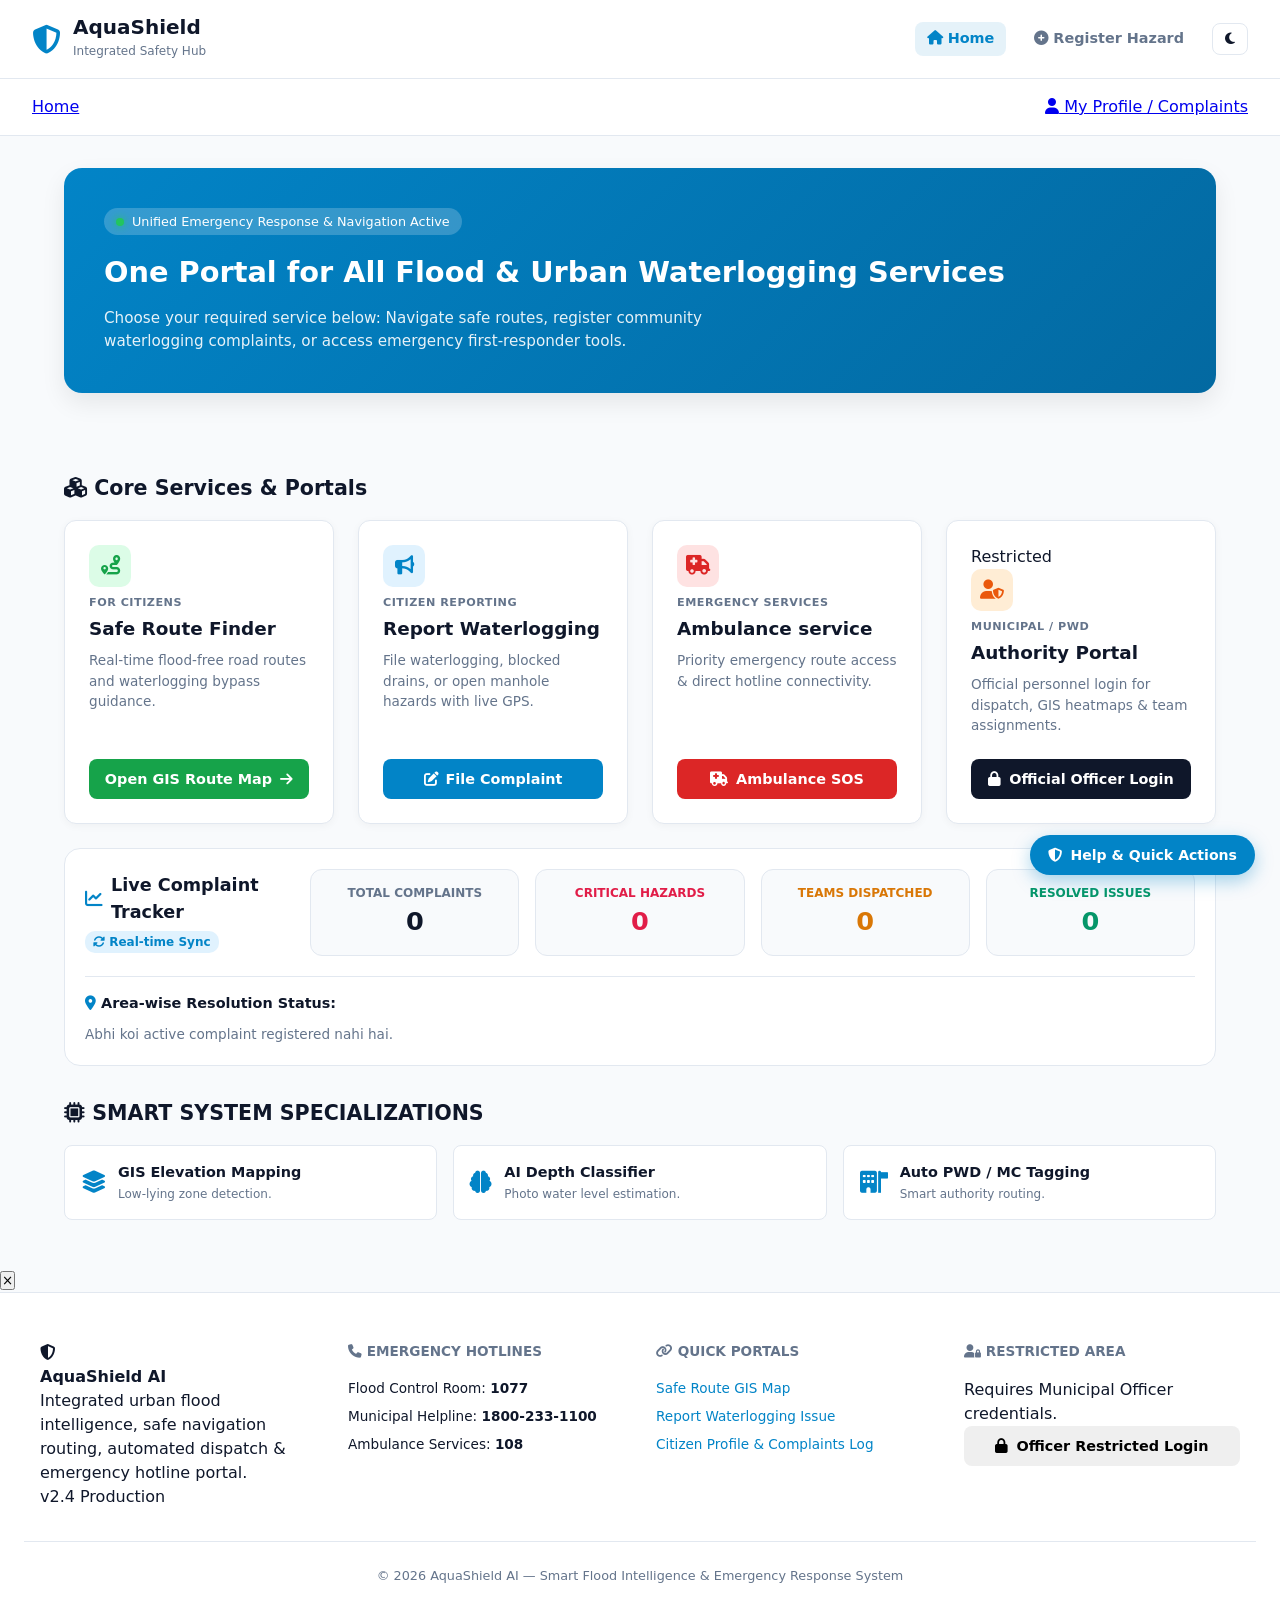
==== commit 861bf948: "Add files via upload" ====
--- a/index.html
+++ b/index.html
@@ -230,6 +230,14 @@
         </div>
     </nav>
 
+    <nav class="navbar">
+  <a href="index.html" class="nav-link">Home</a>
+  <!-- Naya Profile Button -->
+  <a href="profile.html" class="nav-link profile-btn">
+    <i class="fas fa-user"></i> My Profile / Complaints
+  </a>
+</nav>
+
     <!-- Hero Banner -->
     <header class="hero-section">
         <div class="hero-card">
@@ -284,58 +292,58 @@
             </div>
         </div>
 
-        <!-- 2. 📊 LIVE COMPLAINTS RESOLUTION STATS SECTION (Clean Horizontal Row) -->
-        <div class="stats-container" style="margin-top: 30px;">
-            <div class="stats-header">
-                <h3><i class="fa-solid fa-chart-pie" style="color:#0284c7;"></i> Live Complaint Resolution Tracker</h3>
-                <span style="font-size:0.75rem; color:#64748b; background:#f1f5f9; padding:4px 10px; border-radius:12px; font-weight:500;">
-                    <i class="fa-solid fa-arrows-rotate"></i> Real-time Sync
-                </span>
-            </div>
-
-            <!-- 4 Cards Horizontal Grid -->
-            <div class="stats-grid">
-                <div class="stat-card total">
-                    <div class="stat-info">
-                        <h4>Total Complaints</h4>
-                        <span id="mainStatTotal">0</span>
-                    </div>
-                    <i class="fa-solid fa-clipboard-list stat-icon" style="color:#0284c7;"></i>
-                </div>
-
-                <div class="stat-card critical">
-                    <div class="stat-info">
-                        <h4>Critical Hazards</h4>
-                        <span id="mainStatCritical">0</span>
-                    </div>
-                    <i class="fa-solid fa-triangle-exclamation stat-icon" style="color:#e11d48;"></i>
-                </div>
-
-                <div class="stat-card dispatched">
-                    <div class="stat-info">
-                        <h4>Teams Dispatched</h4>
-                        <span id="mainStatDispatched">0</span>
-                    </div>
-                    <i class="fa-solid fa-truck-field stat-icon" style="color:#d97706;"></i>
-                </div>
-
-                <div class="stat-card resolved">
-                    <div class="stat-info">
-                        <h4>Resolved Issues</h4>
-                        <span id="mainStatResolved">0</span>
-                    </div>
-                    <i class="fa-solid fa-circle-check stat-icon" style="color:#059669;"></i>
-                </div>
-            </div>
-
-            <!-- Full-Width Area Breakdown -->
-            <div class="area-breakdown">
-                <h5 style="margin:0 0 8px 0; font-size:0.85rem; color:#475569; font-weight:600;"><i class="fa-solid fa-location-dot" style="color:#0284c7;"></i> Area-wise Resolution Status:</h5>
-                <div class="area-grid" id="areaGrid">
-                    <!-- Area items injected dynamically -->
-                </div>
-            </div>
-        </div>
+
+        <!-- Live Complaint Resolution Tracker Section -->
+<div style="background:var(--card-bg, #ffffff); border:1px solid var(--border-color, #e2e8f0); border-radius:16px; padding:20px; margin-top:24px;">
+    <div style="display:grid; grid-template-columns: repeat(auto-fit, minmax(180px, 1fr)); gap:16px; align-items:center;">
+        
+        <!-- Title Box -->
+        <div>
+            <h3 style="font-size:1.1rem; font-weight:700; color:var(--text-primary, #0f172a); display:flex; align-items:center; gap:8px;">
+                <i class="fa-solid fa-chart-line" style="color:#0284c7;"></i> Live Complaint Tracker
+            </h3>
+            <span style="font-size:0.75rem; background:#e0f2fe; color:#0284c7; padding:2px 8px; border-radius:10px; font-weight:600; display:inline-block; margin-top:6px;">
+                <i class="fa-solid fa-rotate"></i> Real-time Sync
+            </span>
+        </div>
+
+        <!-- Counter 1: Total -->
+        <div style="background:#f8fafc; border:1px solid #e2e8f0; padding:14px; border-radius:12px; text-align:center;">
+            <span style="font-size:0.75rem; font-weight:700; color:#64748b; display:block;">TOTAL COMPLAINTS</span>
+            <strong id="statTotal" style="font-size:1.6rem; color:#0f172a;">0</strong>
+        </div>
+
+        <!-- Counter 2: Critical -->
+        <div style="background:#f8fafc; border:1px solid #e2e8f0; padding:14px; border-radius:12px; text-align:center;">
+            <span style="font-size:0.75rem; font-weight:700; color:#e11d48; display:block;">CRITICAL HAZARDS</span>
+            <strong id="statCritical" style="font-size:1.6rem; color:#e11d48;">0</strong>
+        </div>
+
+        <!-- Counter 3: Dispatched -->
+        <div style="background:#f8fafc; border:1px solid #e2e8f0; padding:14px; border-radius:12px; text-align:center;">
+            <span style="font-size:0.75rem; font-weight:700; color:#d97706; display:block;">TEAMS DISPATCHED</span>
+            <strong id="statDispatched" style="font-size:1.6rem; color:#d97706;">0</strong>
+        </div>
+
+        <!-- Counter 4: Resolved -->
+        <div style="background:#f8fafc; border:1px solid #e2e8f0; padding:14px; border-radius:12px; text-align:center;">
+            <span style="font-size:0.75rem; font-weight:700; color:#059669; display:block;">RESOLVED ISSUES</span>
+            <strong id="statResolved" style="font-size:1.6rem; color:#059669;">0</strong>
+        </div>
+
+    </div>
+
+    <!-- Area-wise Recent Complaints Box -->
+    <div style="margin-top:20px; padding-top:16px; border-top:1px solid #e2e8f0;">
+        <h4 style="font-size:0.9rem; font-weight:700; color:#0f172a; margin-bottom:10px;">
+            <i class="fa-solid fa-location-dot" style="color:#0284c7;"></i> Area-wise Resolution Status:
+        </h4>
+        <div id="complaintsListContainer">
+            <p style="color:#64748b; font-size:0.85rem; margin:0;">Abhi koi active complaint registered nahi hai.</p>
+        </div>
+    </div>
+</div>
+
 
         <!-- Smart System Specializations Section -->
         <div class="section-title spec-title">
@@ -576,6 +584,63 @@
                 `;
             }
         }
-    </script>
-</body>
+    
+    
+    document.addEventListener('DOMContentLoaded', () => {
+        renderLiveTracker();
+    });
+
+    document.addEventListener('DOMContentLoaded', updateIndexTracker);
+
+    function updateIndexTracker() {
+        // LocalStorage se complaint list fetch karein
+        const complaints = JSON.parse(localStorage.getItem('aqua_complaints') || '[]');
+
+        // 1. Calculations
+        const total = complaints.length;
+        const critical = complaints.filter(c => 
+            c.depth === 'severe' || c.depth === 'waist' || c.priority === 'Critical' || c.priority === 'high'
+        ).length;
+        const dispatched = complaints.filter(c => c.status === 'Dispatched' || c.status === 'Under Response').length;
+        const resolved = complaints.filter(c => c.status === 'Resolved').length;
+
+        // 2. Numbers Update Karein
+        if(document.getElementById('statTotal')) document.getElementById('statTotal').innerText = total;
+        if(document.getElementById('statCritical')) document.getElementById('statCritical').innerText = critical;
+        if(document.getElementById('statDispatched')) document.getElementById('statDispatched').innerText = dispatched;
+        if(document.getElementById('statResolved')) document.getElementById('statResolved').innerText = resolved;
+
+        // 3. Status Box List Render Karein
+        const listContainer = document.getElementById('complaintsListContainer');
+        if (listContainer) {
+            if (complaints.length === 0) {
+                listContainer.innerHTML = '<p style="color:#64748b; font-size:0.85rem; margin:0;">Abhi koi active complaint registered nahi hai.</p>';
+            } else {
+                // Latests 3 complaints dikhayega
+                listContainer.innerHTML = complaints.slice(-3).reverse().map(item => {
+                    let isResolved = item.status === 'Resolved';
+                    let isDispatched = item.status === 'Dispatched';
+                    let badgeBg = isResolved ? '#d1fae5' : (isDispatched ? '#fef3c7' : '#ffe4e6');
+                    let badgeColor = isResolved ? '#059669' : (isDispatched ? '#d97706' : '#e11d48');
+
+                    return `
+                        <div style="background:#f8fafc; border:1px solid #e2e8f0; padding:10px 14px; border-radius:10px; margin-bottom:8px; display:flex; justify-content:space-between; align-items:center;">
+                            <div>
+                                <strong style="font-size:0.88rem; color:#0f172a;">${item.id || 'REPORT'}</strong>
+                                <span style="font-size:0.8rem; color:#64748b; margin-left:10px;">
+                                    <i class="fa-solid fa-location-dot" style="color:#0284c7;"></i> ${item.location || 'Live GPS'}
+                                </span>
+                            </div>
+                            <span style="font-size:0.75rem; padding:3px 10px; border-radius:12px; font-weight:bold; background:${badgeBg}; color:${badgeColor};">
+                                ${item.status || 'Pending'}
+                            </span>
+                        </div>
+                    `;
+                }).join('');
+            }
+        }
+    }
+
+   </script>
+    </body>
 </html>
--- a/style.css
+++ b/style.css
@@ -3,7 +3,7 @@
    ========================================================================== */
 
 /* --------------------------------------------------------------------------
-   1. ROOT VARIABLES & THEMES
+   1. ROOT VARIABLES & THEMES (ORIGINAL COLORS)
    -------------------------------------------------------------------------- */
 :root {
     --bg-main: #f8fafc;
@@ -237,7 +237,7 @@
 .icon-orange { background: #ffedd5; color: #ea580c; }
 
 /* --------------------------------------------------------------------------
-   6. STATS & ANALYTICAL CARDS (RESPONSIVE 4-STAT GRID)
+   6. STATS & ANALYTICAL CARDS
    -------------------------------------------------------------------------- */
 .stats-container, .stats-grid {
     display: grid;
@@ -268,7 +268,6 @@
     margin-top: 4px;
 }
 
-/* Area Grid Item Styles */
 #areaGrid {
     display: grid;
     grid-template-columns: repeat(auto-fill, minmax(200px, 1fr));
@@ -427,7 +426,7 @@
     padding: 12px 14px;
     border: 1px solid var(--border-color);
     border-radius: var(--radius-sm);
-    font-size: 16px; /* Prevents auto-zoom on mobile safari/iOS */
+    font-size: 16px;
     background-color: var(--card-bg);
     color: var(--text-primary);
     box-sizing: border-box;
@@ -474,7 +473,7 @@
 }
 
 /* --------------------------------------------------------------------------
-   10. TABLES (RESPONSIVE TABLE WRAPPER FOR MOBILE)
+   10. TABLES
    -------------------------------------------------------------------------- */
 .table-responsive {
     width: 100%;
@@ -489,7 +488,7 @@
     width: 100%;
     border-collapse: collapse;
     background: var(--card-bg);
-    min-width: 600px; /* Ensures table doesn't shrink awkwardly on small screens */
+    min-width: 600px;
 }
 
 th, td {
@@ -582,17 +581,13 @@
 /* ==========================================================================
    13. COMPREHENSIVE RESPONSIVE MEDIA QUERIES
    ========================================================================== */
-
-/* Tablet Screens (Max Width: 992px) */
 @media (max-width: 992px) {
     .stats-container, .stats-grid {
-        grid-template-columns: repeat(2, 1fr); /* 2x2 Grid on tablets */
-    }
-}
-
-/* Mobile Screens (Max Width: 768px) */
+        grid-template-columns: repeat(2, 1fr);
+    }
+}
+
 @media (max-width: 768px) {
-    /* Navbar Scaling */
     .navbar {
         padding: 0.8rem 1rem;
     }
@@ -602,7 +597,7 @@
     }
 
     .nav-brand span {
-        display: none; /* Hide subtitle on small screens */
+        display: none;
     }
 
     .nav-links {
@@ -614,7 +609,6 @@
         font-size: 0.8rem;
     }
 
-    /* Hero Section Scaling */
     .hero-section {
         padding: 1rem;
     }
@@ -636,7 +630,6 @@
         font-size: 0.72rem;
     }
 
-    /* Layout Grids */
     .container {
         padding: 0.5rem 1rem 2rem 1rem;
     }
@@ -648,7 +641,6 @@
         gap: 1rem;
     }
 
-    /* Forms Responsiveness */
     .login-card, 
     .complaint-card, 
     .form-card, 
@@ -660,7 +652,6 @@
         box-shadow: var(--shadow-sm);
     }
 
-    /* Touch-friendly Buttons */
     .btn, 
     .btn-primary, 
     .btn-submit {
@@ -669,10 +660,9 @@
     }
 }
 
-/* Small Mobile Screens (Max Width: 520px) */
 @media (max-width: 520px) {
     .stats-container, .stats-grid {
-        grid-template-columns: 1fr 1fr; /* Clean 2x2 layout on mobile */
+        grid-template-columns: 1fr 1fr;
         gap: 8px;
     }
 
